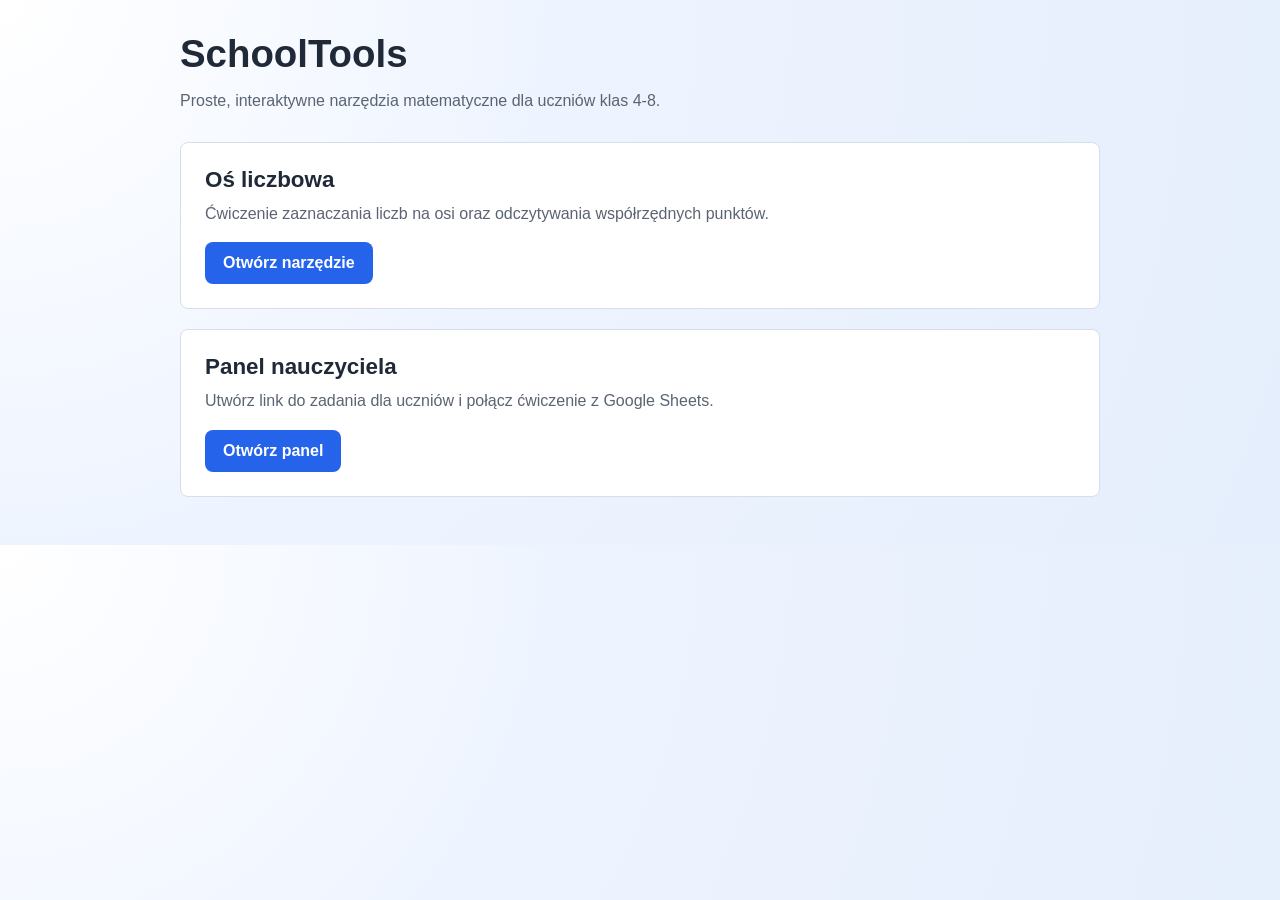
==== index.html @ 3faf94a4 "first attempt" ====
<!DOCTYPE html>
<html lang="pl">
  <head>
    <meta charset="UTF-8" />
    <meta name="viewport" content="width=device-width, initial-scale=1.0" />
    <title>SchoolTools - Matematyka 4-8</title>
    <script src="./shared/config.js"></script>
    <script src="./shared/theme.js"></script>
    <style>
      :root {
        color-scheme: light;
        --bg: #f4f7fb;
        --panel: #ffffff;
        --text: #1f2937;
        --muted: #5b6472;
        --accent: var(--app-accent, #2563eb);
        --accent-soft: var(--app-accent-soft, #dbeafe);
        --border: #d7deea;
      }

      * {
        box-sizing: border-box;
      }

      body {
        margin: 0;
        font-family: Arial, sans-serif;
        background: var(--app-page-background, var(--bg));
        color: var(--text);
      }

      main {
        max-width: 960px;
        margin: 0 auto;
        padding: 32px 20px 48px;
      }

      header {
        margin-bottom: 28px;
      }

      h1 {
        margin: 0 0 12px;
        font-size: 2.4rem;
      }

      p {
        margin: 0;
        line-height: 1.6;
        color: var(--muted);
      }

      .tool-list {
        display: grid;
        gap: 20px;
      }

      .tool-card {
        background: var(--panel);
        border: 1px solid var(--border);
        border-radius: 8px;
        padding: 24px;
      }

      .tool-card h2 {
        margin: 0 0 8px;
        font-size: 1.4rem;
      }

      .tool-card a {
        display: inline-block;
        margin-top: 16px;
        padding: 12px 18px;
        border-radius: 8px;
        background: var(--accent);
        color: #ffffff;
        text-decoration: none;
        font-weight: 700;
      }
    </style>
  </head>
  <body>
    <main>
      <header>
        <h1 data-brand-name>SchoolTools</h1>
        <p>Proste, interaktywne narzędzia matematyczne dla uczniów klas 4-8.</p>
      </header>

      <section class="tool-list" aria-label="Dostępne narzędzia">
        <article class="tool-card">
          <h2>Oś liczbowa</h2>
          <p>
            Ćwiczenie zaznaczania liczb na osi oraz odczytywania współrzędnych
            punktów.
          </p>
          <a href="./tools/number-line/index.html">Otwórz narzędzie</a>
        </article>
        <article class="tool-card">
          <h2>Panel nauczyciela</h2>
          <p>
            Utwórz link do zadania dla uczniów i połącz ćwiczenie z Google
            Sheets.
          </p>
          <a href="./teacher/index.html">Otwórz panel</a>
        </article>
      </section>
    </main>
    <script>
      const brandName = window.APP_CONFIG?.brandName ?? "SchoolTools";
      document.querySelectorAll("[data-brand-name]").forEach((element) => {
        element.textContent = brandName;
      });
      document.title = `${brandName} - Matematyka 4-8`;
    </script>
  </body>
</html>
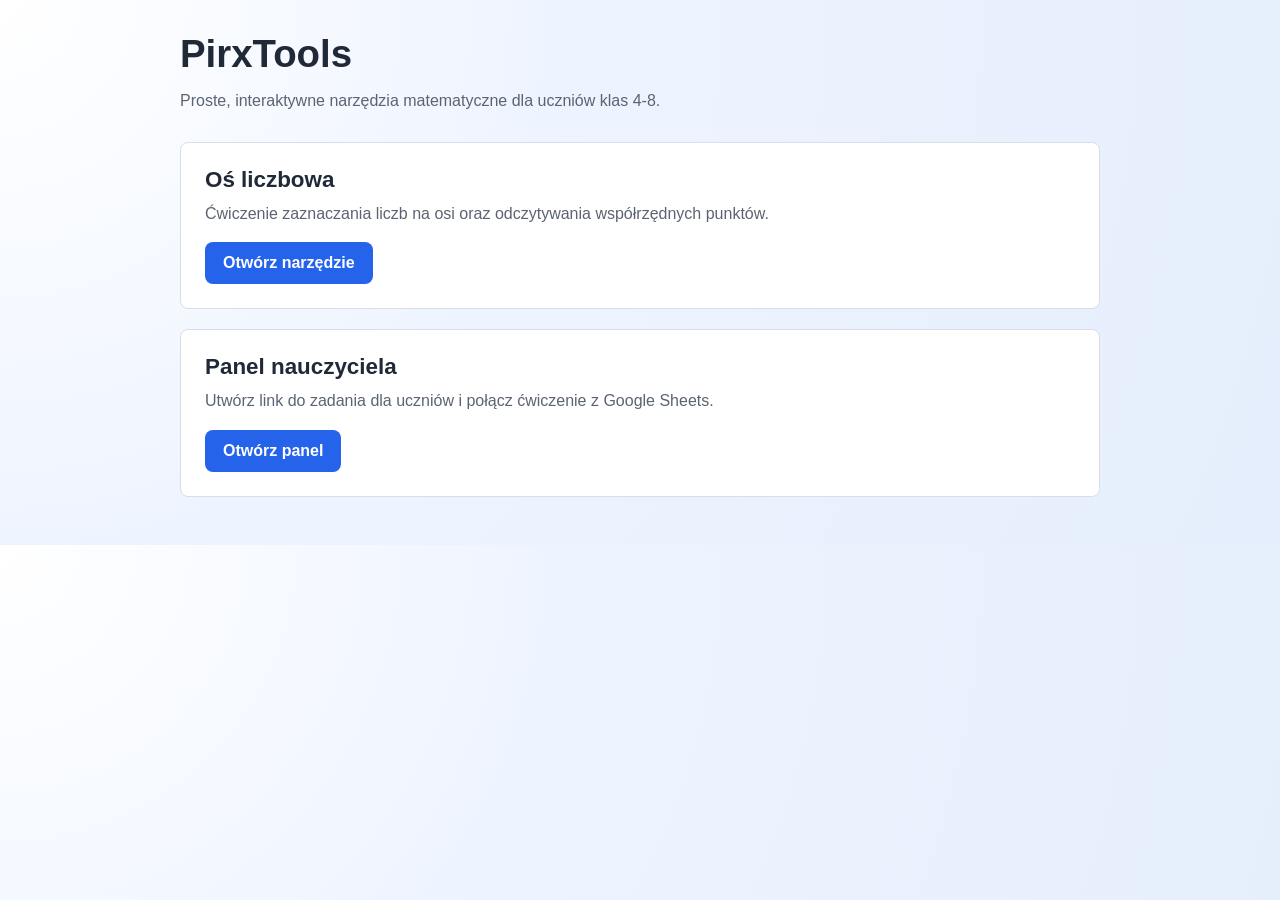
==== commit 2b5029b7: "fetch update" ====
--- a/index.html
+++ b/index.html
@@ -4,8 +4,8 @@
     <meta charset="UTF-8" />
     <meta name="viewport" content="width=device-width, initial-scale=1.0" />
     <title>SchoolTools - Matematyka 4-8</title>
-    <script src="./shared/config.js"></script>
-    <script src="./shared/theme.js"></script>
+    <script src="./shared/config.js?v=20260529-1"></script>
+    <script src="./shared/theme.js?v=20260529-1"></script>
     <style>
       :root {
         color-scheme: light;
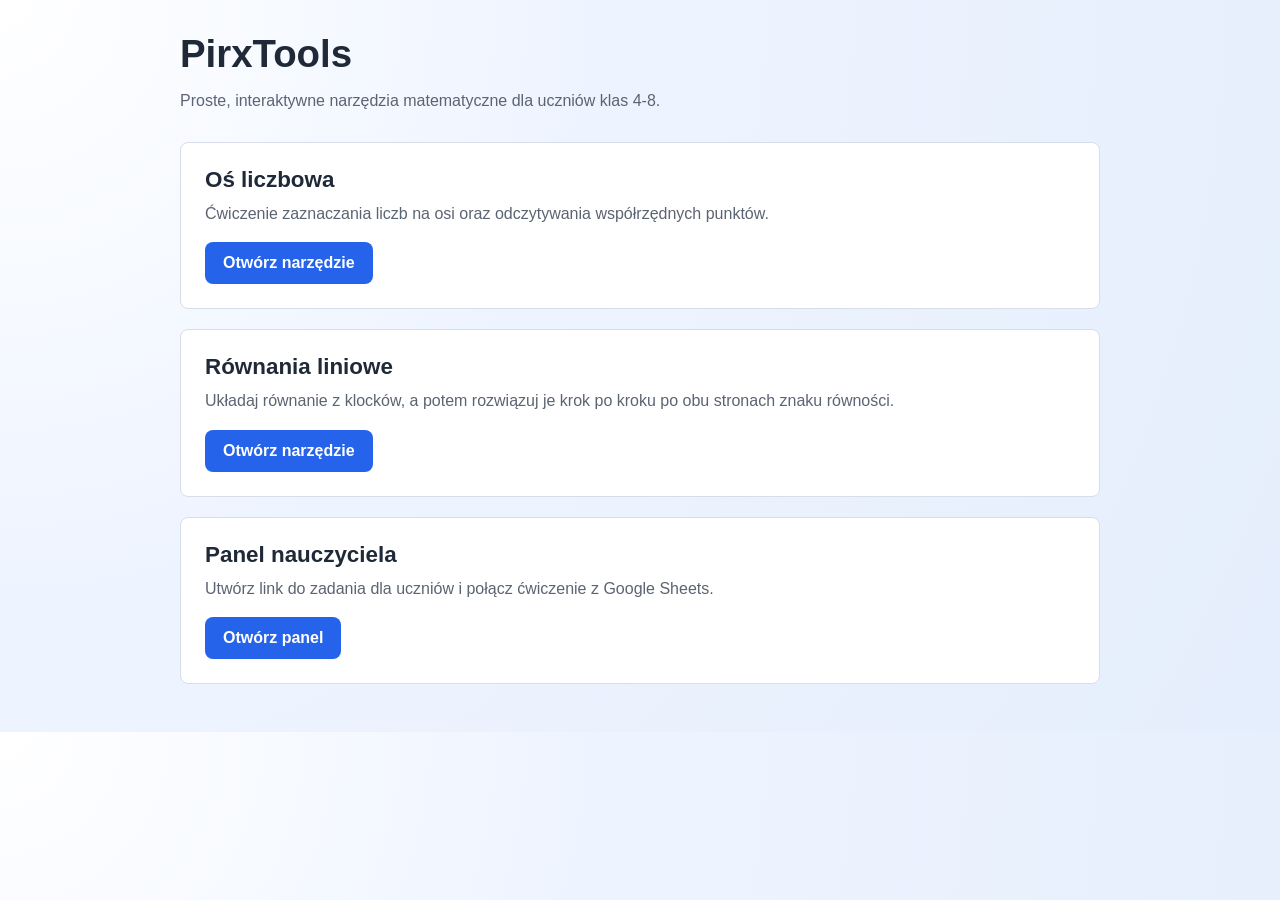
==== commit 0c76207a: "Rownania Tool" ====
--- a/index.html
+++ b/index.html
@@ -96,6 +96,14 @@
           <a href="./tools/number-line/index.html">Otwórz narzędzie</a>
         </article>
         <article class="tool-card">
+          <h2>Równania liniowe</h2>
+          <p>
+            Układaj równanie z klocków, a potem rozwiązuj je krok po kroku po
+            obu stronach znaku równości.
+          </p>
+          <a href="./tools/linear-equations/index.html">Otwórz narzędzie</a>
+        </article>
+        <article class="tool-card">
           <h2>Panel nauczyciela</h2>
           <p>
             Utwórz link do zadania dla uczniów i połącz ćwiczenie z Google
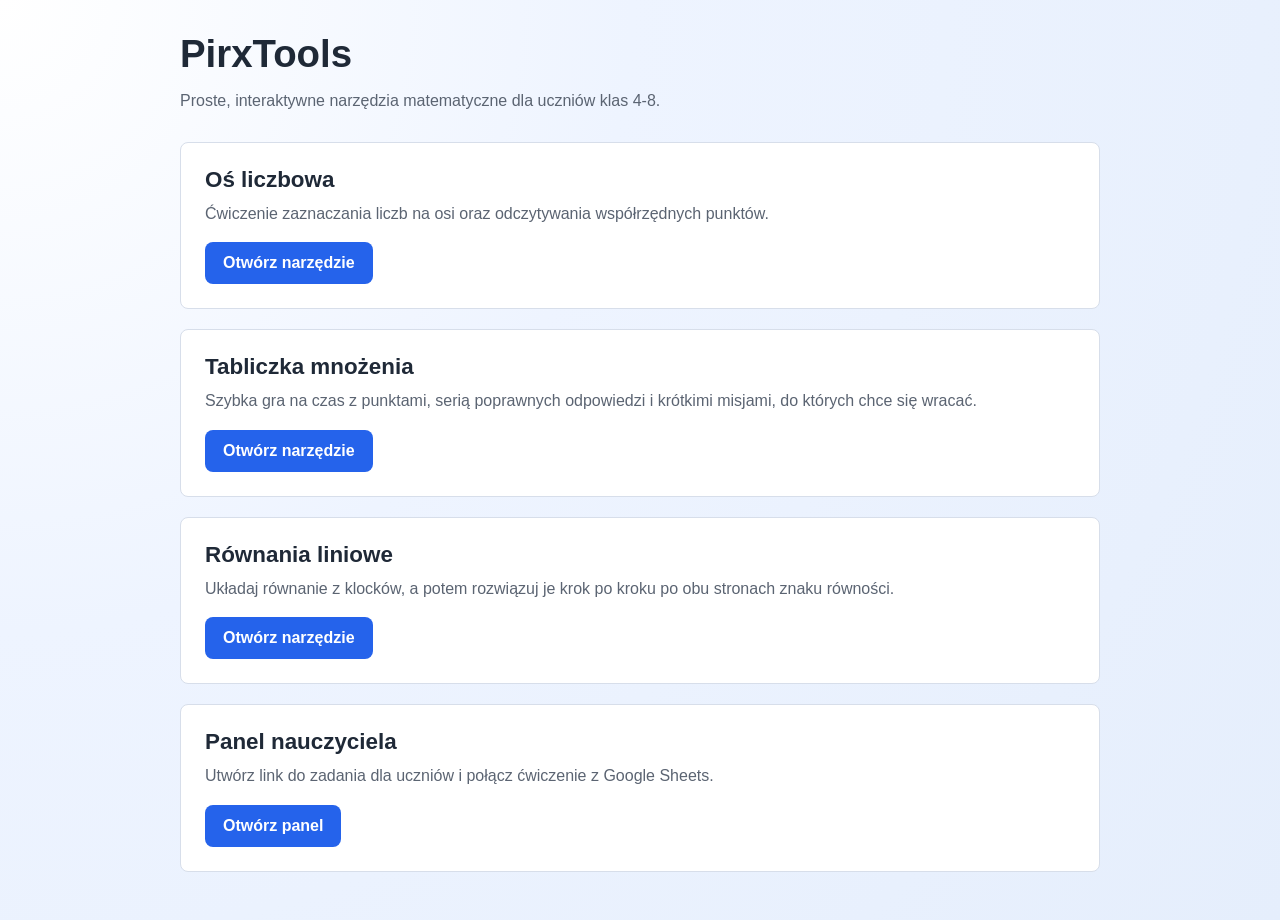
==== commit 1d0a473f: "tabliczka" ====
--- a/index.html
+++ b/index.html
@@ -4,8 +4,8 @@
     <meta charset="UTF-8" />
     <meta name="viewport" content="width=device-width, initial-scale=1.0" />
     <title>SchoolTools - Matematyka 4-8</title>
-    <script src="./shared/config.js?v=20260529-1"></script>
-    <script src="./shared/theme.js?v=20260529-1"></script>
+    <script src="./shared/config.js?v=20260611-1"></script>
+    <script src="./shared/theme.js?v=20260611-1"></script>
     <style>
       :root {
         color-scheme: light;
@@ -96,6 +96,14 @@
           <a href="./tools/number-line/index.html">Otwórz narzędzie</a>
         </article>
         <article class="tool-card">
+          <h2>Tabliczka mnożenia</h2>
+          <p>
+            Szybka gra na czas z punktami, serią poprawnych odpowiedzi i krótkimi
+            misjami, do których chce się wracać.
+          </p>
+          <a href="./tools/multiplication-game/index.html">Otwórz narzędzie</a>
+        </article>
+        <article class="tool-card">
           <h2>Równania liniowe</h2>
           <p>
             Układaj równanie z klocków, a potem rozwiązuj je krok po kroku po
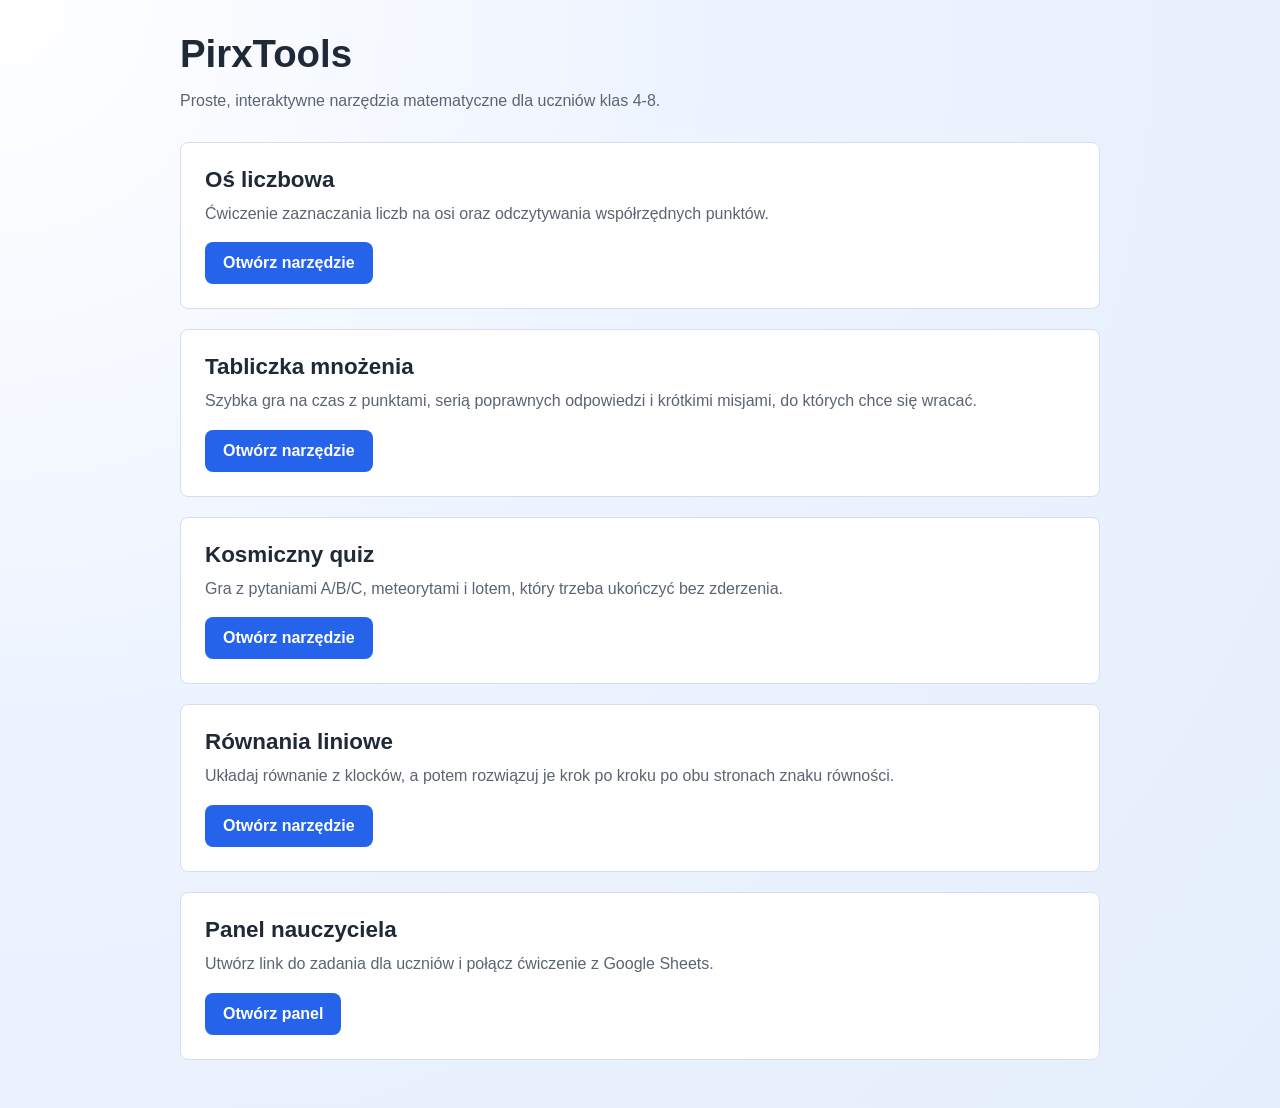
==== commit 449d4b8b: "17.06" ====
--- a/index.html
+++ b/index.html
@@ -104,6 +104,14 @@
           <a href="./tools/multiplication-game/index.html">Otwórz narzędzie</a>
         </article>
         <article class="tool-card">
+          <h2>Kosmiczny quiz</h2>
+          <p>
+            Gra z pytaniami A/B/C, meteorytami i lotem, który trzeba ukończyć
+            bez zderzenia.
+          </p>
+          <a href="./tools/space-quiz/index.html">Otwórz narzędzie</a>
+        </article>
+        <article class="tool-card">
           <h2>Równania liniowe</h2>
           <p>
             Układaj równanie z klocków, a potem rozwiązuj je krok po kroku po
